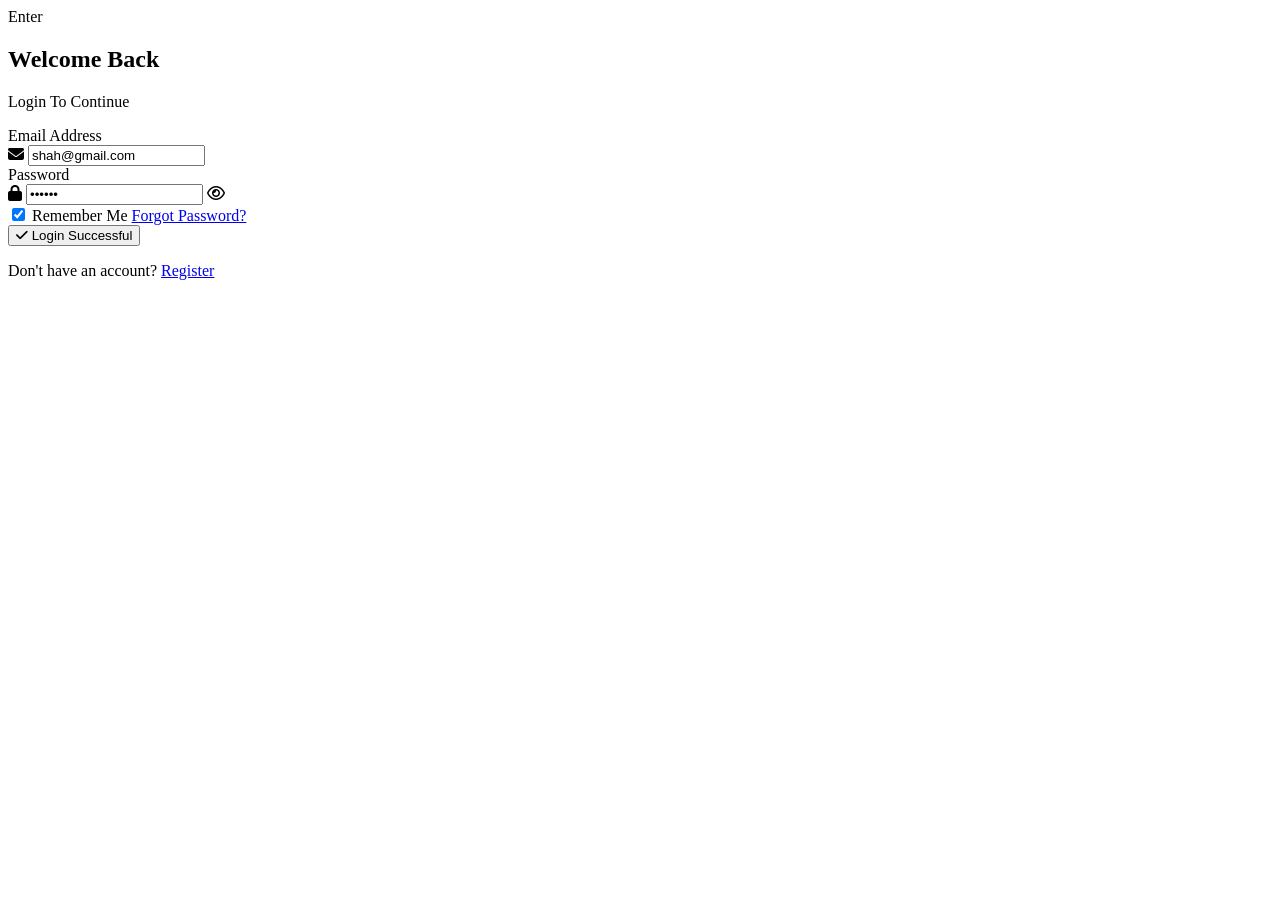
==== index.html @ 54e7e8da "Add initial login page structure in index.html" ====
Enter<!DOCTYPE html>
<html lang="en">
<head>
    <meta charset="UTF-8">
    <meta name="viewport" content="width=device-width, initial-scale=1.0">
    <title>Welcome Back - Login</title>
    <!-- Font Awesome Icons -->
    <link rel="stylesheet" href="https://cdnjs.cloudflare.com/ajax/libs/font-awesome/6.4.0/css/all.min.css">
    <link rel="stylesheet" href="style.css">
</head>
<body>

    <!-- Animated Background Spans -->
    <div class="bg-animation">
        <span></span>
        <span></span>
        <span></span>
        <span></span>
    </div>

    <!-- Main Container -->
    <div class="container">
        <form class="login-box">
            <h2>Welcome Back</h2>
            <p>Login To Continue</p>

            <!-- Email Input -->
            <div class="input-box">
                <label>Email Address</label>
                <div class="input-field">
                    <i class="fa-solid fa-envelope"></i>
                    <input type="email" value="shah@gmail.com" required>
                </div>
            </div>

            <!-- Password Input -->
            <div class="input-box">
                <label>Password</label>
                <div class="input-field">
                    <i class="fa-solid fa-lock"></i>
                    <input type="password" value="123456" required>
                    <i class="fa-regular fa-eye toggle-password"></i>
                </div>
            </div>

            <!-- Options (Remember Me & Forgot Password) -->
            <div class="options">
                <label class="remember-me">
                    <input type="checkbox" checked> Remember Me
                </label>
                <a href="#" class="forgot-btn">Forgot Password?</a>
            </div>

            <!-- Submit Button -->
            <button type="submit" class="login-btn">
                <i class="fa-solid fa-check"></i> Login Successful
            </button>

            <!-- Footer Text -->
            <p class="register-text">
                Don't have an account? <a href="#">Register</a>
            </p>
        </form>
    </div>

</body>
</html>
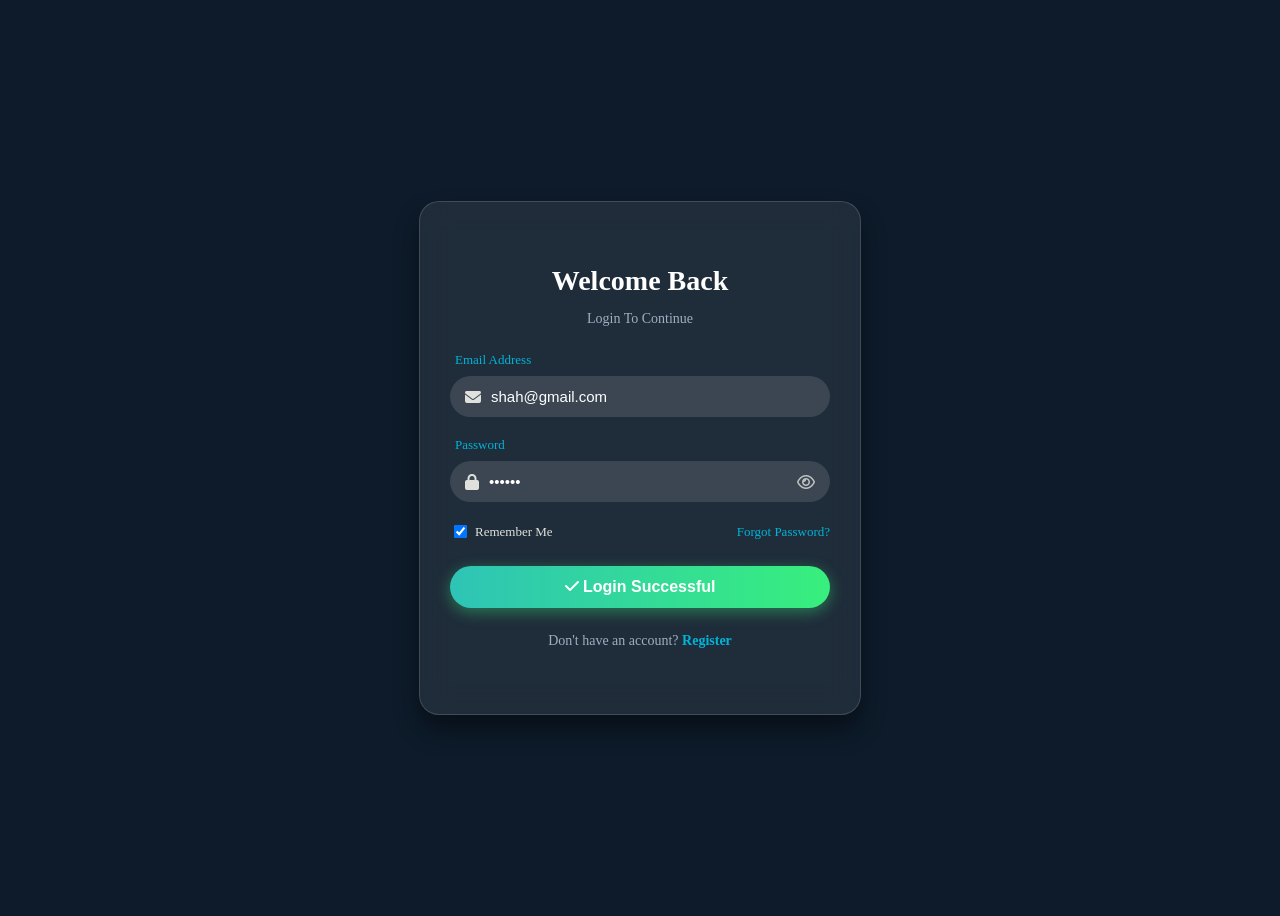
==== commit d2d862cd: "Modify login form submission behavior Updated the login form to redirect to home.html on submission." ====
--- a/index.html
+++ b/index.html
@@ -1,16 +1,14 @@
-Enter<!DOCTYPE html>
+<!DOCTYPE html>
 <html lang="en">
 <head>
     <meta charset="UTF-8">
     <meta name="viewport" content="width=device-width, initial-scale=1.0">
     <title>Welcome Back - Login</title>
-    <!-- Font Awesome Icons -->
     <link rel="stylesheet" href="https://cdnjs.cloudflare.com/ajax/libs/font-awesome/6.4.0/css/all.min.css">
     <link rel="stylesheet" href="style.css">
 </head>
 <body>
 
-    <!-- Animated Background Spans -->
     <div class="bg-animation">
         <span></span>
         <span></span>
@@ -18,13 +16,12 @@
         <span></span>
     </div>
 
-    <!-- Main Container -->
     <div class="container">
-        <form class="login-box">
+        <!-- عند الضغط على الزر سيتم التوجه لصفحة home.html -->
+        <form class="login-box" onsubmit="event.preventDefault(); window.location.href='home.html';">
             <h2>Welcome Back</h2>
             <p>Login To Continue</p>
 
-            <!-- Email Input -->
             <div class="input-box">
                 <label>Email Address</label>
                 <div class="input-field">
@@ -33,7 +30,6 @@
                 </div>
             </div>
 
-            <!-- Password Input -->
             <div class="input-box">
                 <label>Password</label>
                 <div class="input-field">
@@ -43,7 +39,6 @@
                 </div>
             </div>
 
-            <!-- Options (Remember Me & Forgot Password) -->
             <div class="options">
                 <label class="remember-me">
                     <input type="checkbox" checked> Remember Me
@@ -51,12 +46,10 @@
                 <a href="#" class="forgot-btn">Forgot Password?</a>
             </div>
 
-            <!-- Submit Button -->
             <button type="submit" class="login-btn">
                 <i class="fa-solid fa-check"></i> Login Successful
             </button>
 
-            <!-- Footer Text -->
             <p class="register-text">
                 Don't have an account? <a href="#">Register</a>
             </p>
--- a/style.css
+++ b/style.css
@@ -0,0 +1,160 @@
+Enter* {
+    margin: 0;
+    padding: 0;
+    box-sizing: border-box;
+    font-family: 'Segoe UI', Tahoma, Geneva, Verdana, sans-serif;
+}
+
+body {
+    display: flex;
+    justify-content: center;
+    align-items: center;
+    min-height: 100vh;
+    background-color: #0d1b2a;
+    overflow: hidden;
+    position: relative;
+}
+
+/* Background Animation */
+.bg-animation {
+    position: absolute;
+    width: 100%;
+    height: 100%;
+    z-index: 1;
+}
+
+/* Container & Glassmorphic Card */
+.container {
+    position: relative;
+    z-index: 2;
+}
+
+.login-box {
+    width: 380px;
+    padding: 40px 30px;
+    background: rgba(255, 255, 255, 0.08);
+    backdrop-filter: blur(15px);
+    border-radius: 20px;
+    border: 1px solid rgba(255, 255, 255, 0.15);
+    box-shadow: 0 15px 25px rgba(0, 0, 0, 0.4);
+    text-align: center;
+    color: #ffffff;
+}
+
+.login-box h2 {
+    font-size: 28px;
+    font-weight: 700;
+    margin-bottom: 5px;
+}
+
+.login-box p {
+    color: #a0aec0;
+    font-size: 14px;
+    margin-bottom: 25px;
+}
+
+/* Input Fields */
+.input-box {
+    text-align: left;
+    margin-bottom: 20px;
+}
+
+.input-box label {
+    display: block;
+    font-size: 13px;
+    color: #00b4d8;
+    margin-bottom: 8px;
+    margin-left: 5px;
+}
+
+.input-field {
+    position: relative;
+    display: flex;
+    align-items: center;
+    background: rgba(255, 255, 255, 0.12);
+    border-radius: 25px;
+    padding: 0 15px;
+}
+
+.input-field i {
+    color: #e0e1dd;
+    font-size: 16px;
+}
+
+.input-field input {
+    width: 100%;
+    padding: 12px 10px;
+    background: transparent;
+    border: none;
+    outline: none;
+    color: #fff;
+    font-size: 15px;
+}
+
+.input-field .toggle-password {
+    cursor: pointer;
+    opacity: 0.8;
+}
+
+/* Options */
+.options {
+    display: flex;
+    justify-content: space-between;
+    align-items: center;
+    font-size: 13px;
+    margin-bottom: 25px;
+}
+
+.remember-me {
+    color: #e0e1dd;
+    cursor: pointer;
+    display: flex;
+    align-items: center;
+    gap: 5px;
+}
+
+.forgot-btn {
+    color: #00b4d8;
+    text-decoration: none;
+}
+
+.forgot-btn:hover {
+    text-decoration: underline;
+}
+
+/* Button */
+.login-btn {
+    width: 100%;
+    padding: 12px;
+    border: none;
+    outline: none;
+    border-radius: 25px;
+    background: linear-gradient(90deg, #2ec4b6, #38ef7d);
+    color: #fff;
+    font-size: 16px;
+    font-weight: 600;
+    cursor: pointer;
+    box-shadow: 0 4px 15px rgba(56, 239, 125, 0.4);
+    transition: transform 0.2s ease;
+}
+
+.login-btn:hover {
+    transform: translateY(-2px);
+}
+
+/* Register Text */
+.register-text {
+    margin-top: 25px;
+    font-size: 14px;
+    color: #e0e1dd;
+}
+
+.register-text a {
+    color: #00b4d8;
+    font-weight: 600;
+    text-decoration: none;
+}
+
+.register-text a:hover {
+    text-decoration: underline;
+}
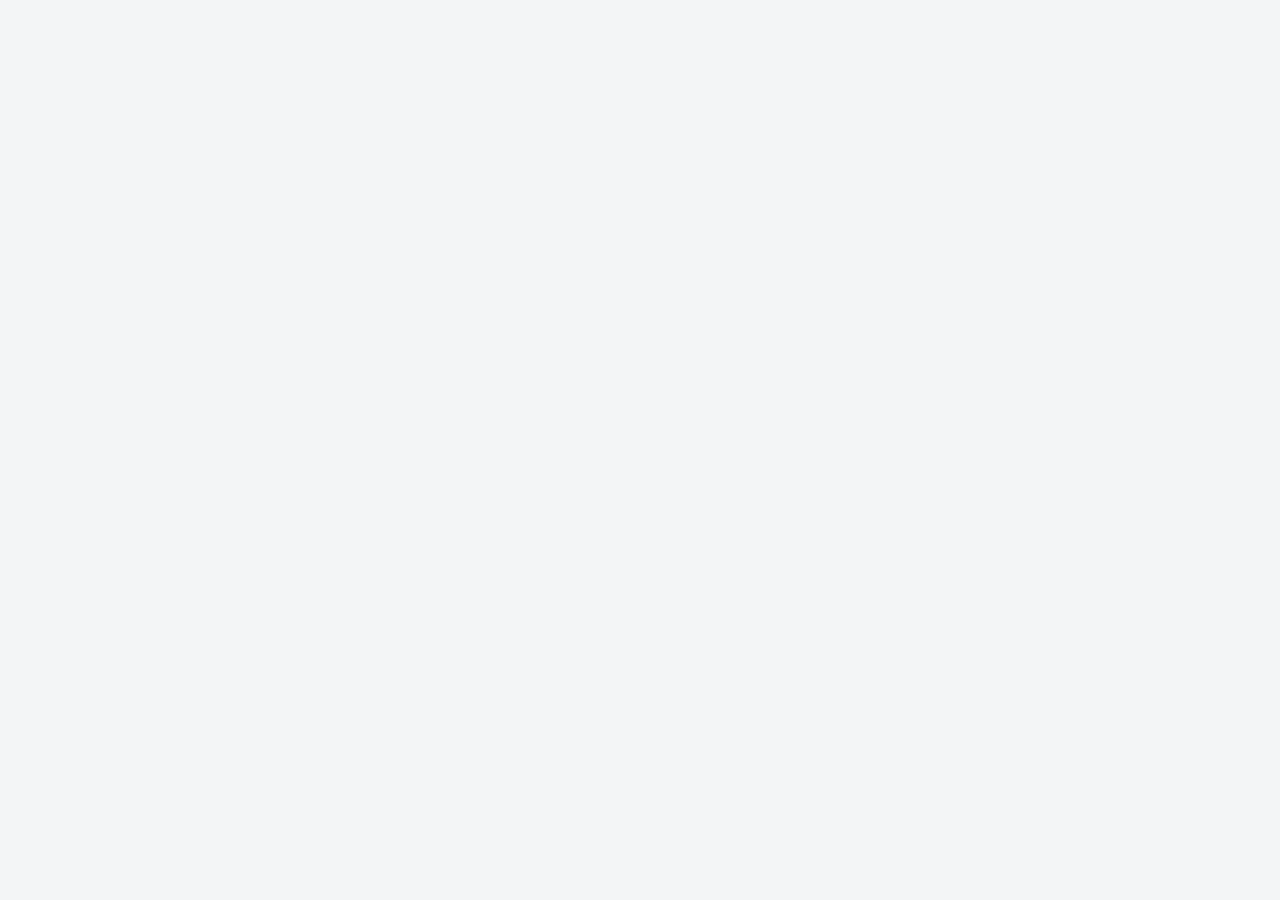
==== commit c3aba33e: "Add files via upload" ====
--- a/index.html
+++ b/index.html
@@ -1,60 +1,18 @@
 <!DOCTYPE html>
 <html lang="en">
 <head>
-    <meta charset="UTF-8">
-    <meta name="viewport" content="width=device-width, initial-scale=1.0">
-    <title>Welcome Back - Login</title>
-    <link rel="stylesheet" href="https://cdnjs.cloudflare.com/ajax/libs/font-awesome/6.4.0/css/all.min.css">
-    <link rel="stylesheet" href="style.css">
+  <meta charset="UTF-8" />
+  <meta name="viewport" content="width=device-width, initial-scale=1.0" />
+  <meta name="theme-color" content="#6542a8" />
+  <title>Learnella — Learning App</title>
+  <link rel="preconnect" href="https://fonts.googleapis.com">
+  <link rel="preconnect" href="https://fonts.gstatic.com" crossorigin>
+  <link href="https://fonts.googleapis.com/css2?family=Inter:wght@400;500;600;700;800&display=swap" rel="stylesheet">
+  <link rel="stylesheet" href="styles.css" />
 </head>
 <body>
-
-    <div class="bg-animation">
-        <span></span>
-        <span></span>
-        <span></span>
-        <span></span>
-    </div>
-
-    <div class="container">
-        <!-- عند الضغط على الزر سيتم التوجه لصفحة home.html -->
-        <form class="login-box" onsubmit="event.preventDefault(); window.location.href='home.html';">
-            <h2>Welcome Back</h2>
-            <p>Login To Continue</p>
-
-            <div class="input-box">
-                <label>Email Address</label>
-                <div class="input-field">
-                    <i class="fa-solid fa-envelope"></i>
-                    <input type="email" value="shah@gmail.com" required>
-                </div>
-            </div>
-
-            <div class="input-box">
-                <label>Password</label>
-                <div class="input-field">
-                    <i class="fa-solid fa-lock"></i>
-                    <input type="password" value="123456" required>
-                    <i class="fa-regular fa-eye toggle-password"></i>
-                </div>
-            </div>
-
-            <div class="options">
-                <label class="remember-me">
-                    <input type="checkbox" checked> Remember Me
-                </label>
-                <a href="#" class="forgot-btn">Forgot Password?</a>
-            </div>
-
-            <button type="submit" class="login-btn">
-                <i class="fa-solid fa-check"></i> Login Successful
-            </button>
-
-            <p class="register-text">
-                Don't have an account? <a href="#">Register</a>
-            </p>
-        </form>
-    </div>
-
+  <div id="app"></div>
+  <div id="toast"></div>
+  <script src="app.js"></script>
 </body>
 </html>
--- a/styles.css
+++ b/styles.css
@@ -0,0 +1,3 @@
+*{box-sizing:border-box}html,body{margin:0;min-height:100%;font-family:Inter,Arial,sans-serif;background:#f3f5f6;color:#25252d}button,input,select{font:inherit}button{cursor:pointer;border:0}.app-shell{min-height:100vh;display:flex;justify-content:center;align-items:center;padding:18px}.phone{width:min(100%,390px);min-height:820px;max-height:920px;background:#fff;border-radius:34px;box-shadow:0 20px 60px #30303825;overflow:hidden;position:relative;border:1px solid #e6e6e9}.screen{height:100%;min-height:820px;padding:26px 22px 92px;overflow:auto;background:linear-gradient(180deg,#fff 0,#fbfbfc 100%)}.screen::-webkit-scrollbar{width:0}.brand{font-size:25px;font-weight:800;color:#6542a8;letter-spacing:-1px}.logo-screen{display:flex;align-items:center;justify-content:center;min-height:820px;background:#6542a8;color:white}.logo-screen .brand{font-size:28px;color:#fff}.top{display:flex;align-items:center;justify-content:space-between;margin-bottom:28px}.back{width:38px;height:38px;border-radius:12px;background:#f1eef8;color:#6542a8;font-size:21px}.title{font-size:25px;font-weight:800;letter-spacing:-.7px}.sub{color:#85858e;font-size:13px;line-height:1.55}.field{margin:16px 0}.field label{display:block;font-size:12px;font-weight:700;color:#555563;margin-bottom:8px}.field input,.field select{width:100%;height:52px;border:1px solid #e2e2e8;border-radius:13px;padding:0 15px;outline:none;background:#fff;color:#30303a}.field input:focus,.field select:focus{border-color:#8b6bc1;box-shadow:0 0 0 3px #6542a814}.btn{width:100%;height:50px;border-radius:13px;background:#6542a8;color:#fff;font-weight:700;box-shadow:0 7px 16px #6542a825}.btn.light{background:#f0ecf8;color:#6542a8;box-shadow:none}.btn.small{width:auto;padding:0 18px;height:42px}.center{text-align:center}.divider{display:flex;align-items:center;gap:10px;margin:22px 0;color:#aaa;font-size:11px}.divider:before,.divider:after{content:"";height:1px;background:#e7e7ea;flex:1}.socials{display:flex;gap:10px}.social{flex:1;height:44px;border:1px solid #e6e6eb;border-radius:12px;background:white;font-weight:600;font-size:12px}.link{color:#6542a8;font-weight:700;text-decoration:none;font-size:12px}.otp{display:flex;gap:8px;margin:24px 0}.otp input{width:100%;height:55px;text-align:center;border:1px solid #dddde5;border-radius:12px;font-size:20px;font-weight:700}.choice-list{display:grid;gap:10px;margin:20px 0}.choice{display:flex;align-items:center;gap:12px;padding:14px;border:1px solid #e5e5ea;border-radius:14px;background:#fff;text-align:left}.choice.active{border-color:#6542a8;background:#f6f2fc}.choice .icon{width:38px;height:38px;border-radius:11px;background:#eeeaf7;display:grid;place-items:center;color:#6542a8;font-weight:800}.choice .grow{flex:1}.check{width:21px;height:21px;border:2px solid #d5d5dc;border-radius:50%}.active .check{background:#6542a8;border-color:#6542a8;box-shadow:inset 0 0 0 4px #fff}.bottom{position:absolute;bottom:0;left:0;right:0;background:#fff;border-top:1px solid #eeeef1;height:70px;display:flex;justify-content:space-around;align-items:center}.nav-item{color:#aaa;text-align:center;font-size:10px;font-weight:600}.nav-item.active{color:#6542a8}.nav-item .nav-icon{font-size:19px;display:block;margin-bottom:3px}.hero{background:#6542a8;color:white;border-radius:20px;padding:21px;margin-bottom:18px}.hero h2{margin:0 0 7px;font-size:22px}.hero p{margin:0;opacity:.84;font-size:12px;line-height:1.5}.stats{display:grid;grid-template-columns:repeat(3,1fr);gap:10px;margin:14px 0}.stat{padding:14px;border-radius:15px;background:#f7f5fa;text-align:center}.stat b{display:block;color:#6542a8;font-size:19px}.stat span{font-size:10px;color:#888}.section-head{display:flex;justify-content:space-between;align-items:center;margin:20px 0 11px}.section-head h3{margin:0;font-size:15px}.course-grid{display:grid;grid-template-columns:1fr 1fr;gap:11px}.course{border:1px solid #ececf0;border-radius:15px;padding:10px;background:#fff}.course-img{height:85px;border-radius:11px;background:linear-gradient(135deg,#e8ddfa,#f5f2fb);display:grid;place-items:center;font-size:28px;margin-bottom:10px}.course h4{margin:0 0 5px;font-size:12px}.course p{margin:0;color:#999;font-size:10px}.progress{height:5px;border-radius:99px;background:#ececf0;margin-top:10px;overflow:hidden}.progress i{display:block;height:100%;background:#6542a8;border-radius:99px}.lesson{display:flex;gap:12px;padding:13px 0;border-bottom:1px solid #eeeef1}.lesson-icon{width:43px;height:43px;border-radius:13px;background:#f0ecf8;color:#6542a8;display:grid;place-items:center}.lesson .grow{flex:1}.lesson b{font-size:12px}.lesson p{font-size:10px;color:#999;margin:4px 0}.pill{display:inline-block;padding:5px 8px;border-radius:99px;background:#f0ecf8;color:#6542a8;font-size:9px;font-weight:700}.teacher{display:flex;gap:12px;padding:12px;border:1px solid #ececf0;border-radius:15px;margin:10px 0;background:#fff}.avatar{width:58px;height:58px;border-radius:14px;background:linear-gradient(145deg,#ddd,#f4f4f4);display:grid;place-items:center;font-size:24px}.teacher .grow{flex:1}.teacher b{font-size:12px}.teacher p{font-size:10px;color:#999;margin:5px 0}.price{font-size:18px;font-weight:800;color:#6542a8}.calendar{display:grid;grid-template-columns:repeat(7,1fr);gap:5px;margin:15px 0}.day{height:32px;display:grid;place-items:center;border-radius:9px;font-size:10px}.day.head{color:#999}.day.active{background:#6542a8;color:#fff;font-weight:800}.chat{display:flex;flex-direction:column;gap:9px}.bubble{max-width:78%;padding:11px 13px;border-radius:15px;font-size:11px;line-height:1.45}.bubble.in{background:#f0f0f3;align-self:flex-start;border-bottom-left-radius:4px}.bubble.out{background:#6542a8;color:#fff;align-self:flex-end;border-bottom-right-radius:4px}.payment{border:1px solid #ececf0;border-radius:17px;padding:15px}.payment-card{height:145px;border-radius:18px;background:linear-gradient(135deg,#272731,#565662);color:white;padding:20px;margin-bottom:18px}.payment-card .visa{font-weight:800;font-size:20px;text-align:right}.success{display:grid;place-items:center;text-align:center;padding:25px 5px}.success-circle{width:72px;height:72px;border-radius:50%;background:#dff5e9;color:#26a766;display:grid;place-items:center;font-size:36px;margin-bottom:15px}.ring{width:110px;height:110px;border-radius:50%;border:10px solid #eeeaf6;border-top-color:#6542a8;border-right-color:#9a7bc9;display:grid;place-items:center;margin:10px auto 20px;font-size:22px;font-weight:800;color:#6542a8}.note{padding:12px;border-radius:13px;background:#f8f7fa;color:#777;font-size:10px;line-height:1.5}.profile{display:flex;align-items:center;gap:12px;margin-bottom:18px}.profile .avatar{width:66px;height:66px;border-radius:18px}.list-card{padding:14px;border:1px solid #ececf0;border-radius:15px;margin:10px 0;background:#fff}.list-card .row{display:flex;justify-content:space-between;gap:10px;align-items:center}.row{display:flex;align-items:center;gap:10px}.grow{flex:1}.muted{color:#999;font-size:10px}.rating{color:#f0b33b;font-size:12px}.search{height:44px;border-radius:12px;border:1px solid #e4e4e9;padding:0 13px;width:100%;margin-bottom:12px}.small-text{font-size:10px;color:#999}.screen-header-spacer{height:8px}@media(max-height:850px){.phone,.screen{min-height:760px}.logo-screen{min-height:760px}}
+#toast{position:fixed;left:50%;bottom:22px;transform:translate(-50%,20px);opacity:0;pointer-events:none;background:#292733;color:#fff;padding:11px 16px;border-radius:12px;font-size:12px;z-index:50;transition:.25s;box-shadow:0 10px 30px #0002}.show{opacity:1!important;transform:translate(-50%,0)!important}
+body.dark{background:#17171b}body.dark .phone,body.dark .screen,body.dark .bottom,body.dark .field input,body.dark .field select,body.dark .choice,body.dark .course,body.dark .teacher,body.dark .list-card,.dark .payment{background:#232329;color:#f3f3f5}.dark .sub,.dark .muted{color:#aaa}.dark .choice,.dark .course,.dark .teacher,.dark .list-card,.dark .field input{border-color:#383840}.dark .bottom{border-color:#383840}
